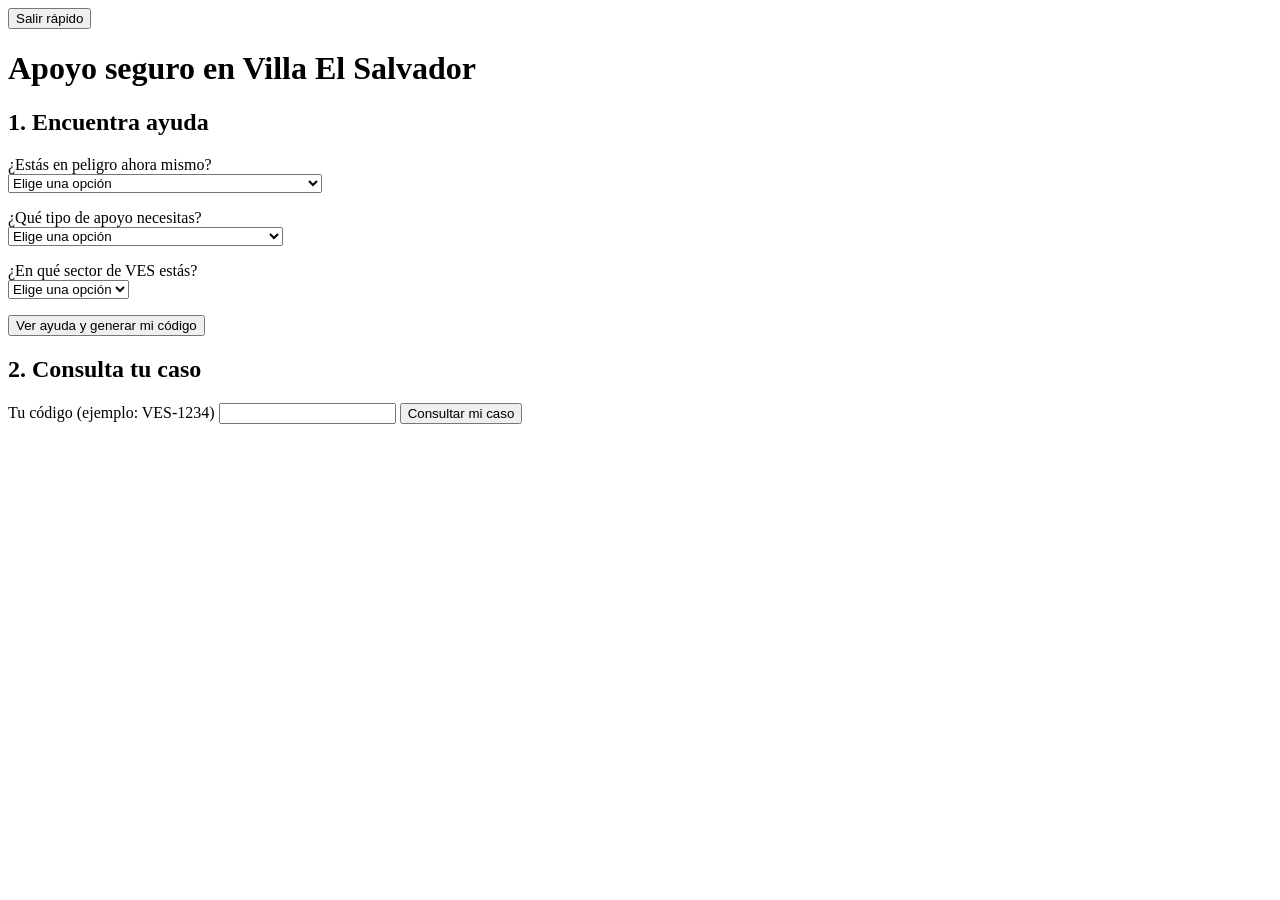
==== index.html @ 12b992bf "Subir estructura base y formulario de consulta de caso" ====
<!DOCTYPE html>
<html lang="es">
<head>
  <meta charset="UTF-8">
  <meta name="viewport" content="width=device-width, initial-scale=1">
  <title>Red Segura VES</title>
  <script src="app.js" defer></script>
</head>
<body>
  <!-- Etapa 2: sin estilos a propósito. El diseño llega en la Etapa 3. -->
  <button id="btn-salida" type="button">Salir rápido</button>

  <h1>Apoyo seguro en Villa El Salvador</h1>

  <h2>1. Encuentra ayuda</h2>
  <form id="form-triaje">
    <p>
      <label for="peligro">¿Estás en peligro ahora mismo?</label><br>
      <select id="peligro" required>
        <option value="">Elige una opción</option>
        <option value="inmediato">Sí, ahora mismo</option>
        <option value="reciente">Hubo violencia reciente o temo que ocurra pronto</option>
        <option value="ninguno">No hay peligro inmediato</option>
      </select>
    </p>
    <p>
      <label for="apoyo">¿Qué tipo de apoyo necesitas?</label><br>
      <select id="apoyo" required>
        <option value="">Elige una opción</option>
        <option value="psicologico">Apoyo psicológico</option>
        <option value="legal">Orientación legal</option>
        <option value="emergencia">Protección inmediata (policía o serenazgo)</option>
      </select>
    </p>
    <p>
      <label for="sector">¿En qué sector de VES estás?</label><br>
      <select id="sector" required>
        <option value="">Elige una opción</option>
        <!-- Las opciones de sector las agrega app.js -->
      </select>
    </p>
    <button type="submit">Ver ayuda y generar mi código</button>
  </form>
  <div id="resultado" aria-live="polite"></div>

  <h2>2. Consulta tu caso</h2>
  <form id="form-consulta">
    <label for="codigo">Tu código (ejemplo: VES-1234)</label>
    <input id="codigo" required maxlength="8" autocomplete="off">
    <button type="submit">Consultar mi caso</button>
  </form>
  <div id="estado-caso" aria-live="polite"></div>
</body>
</html>
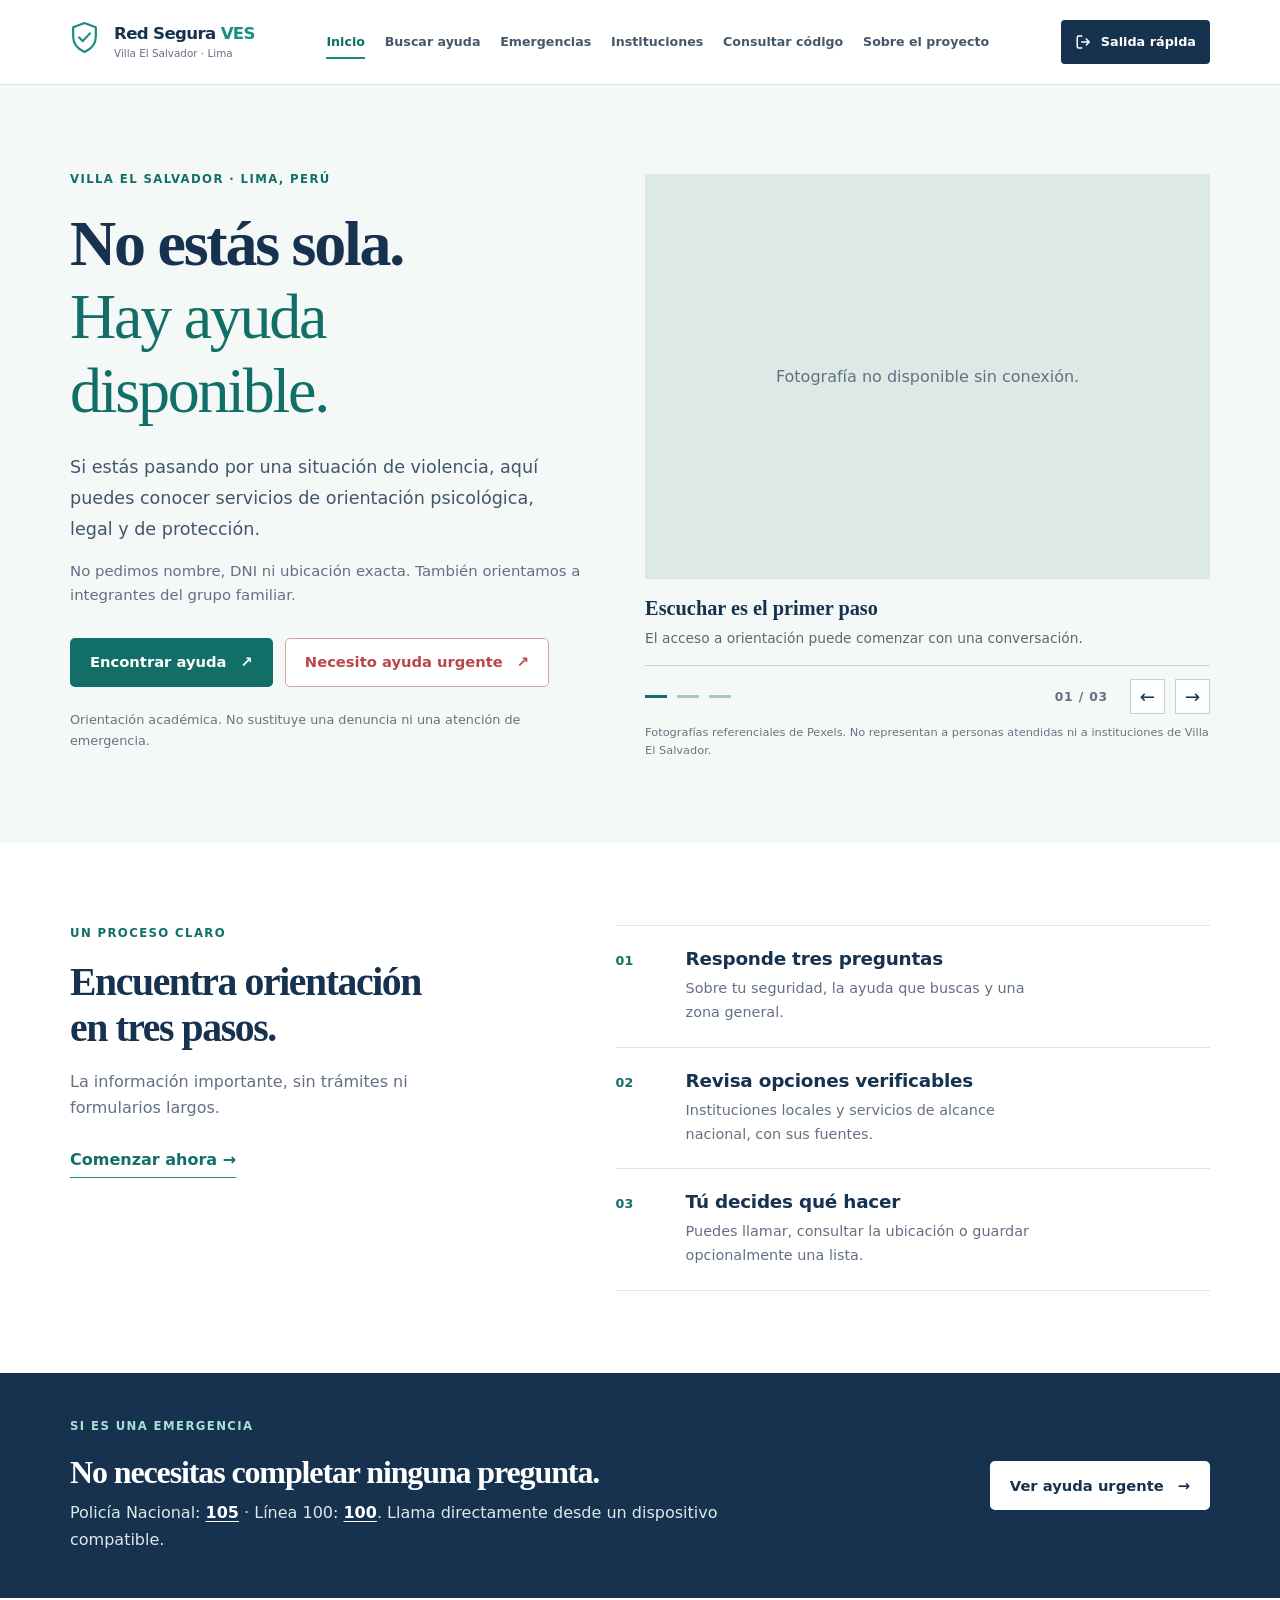
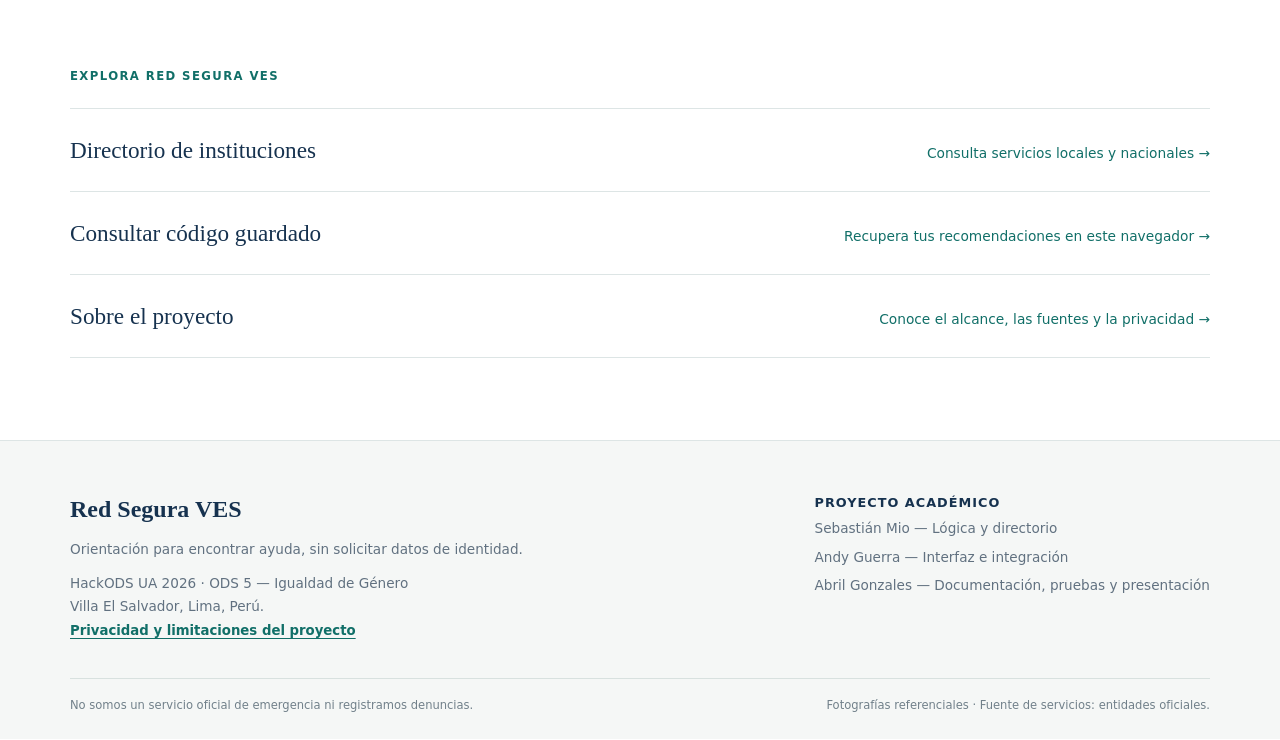
==== commit ae26453c: "Add files via upload" ====
--- a/index.html
+++ b/index.html
@@ -1,54 +1,98 @@
-<!DOCTYPE html>
+<!doctype html>
 <html lang="es">
 <head>
-  <meta charset="UTF-8">
+  <meta charset="utf-8">
   <meta name="viewport" content="width=device-width, initial-scale=1">
-  <title>Red Segura VES</title>
+  <meta name="theme-color" content="#16324F">
+  <meta name="referrer" content="no-referrer">
+  <meta name="description" content="Orientación gratuita, discreta y responsable ante la violencia en Villa El Salvador, Lima.">
+  <title>Orientación y apoyo | Red Segura VES</title>
+  <link rel="stylesheet" href="styles.css">
+  <script src="datos.ves.js" defer></script>
   <script src="app.js" defer></script>
 </head>
-<body>
-  <!-- Etapa 2: sin estilos a propósito. El diseño llega en la Etapa 3. -->
-  <button id="btn-salida" type="button">Salir rápido</button>
-
-  <h1>Apoyo seguro en Villa El Salvador</h1>
-
-  <h2>1. Encuentra ayuda</h2>
-  <form id="form-triaje">
-    <p>
-      <label for="peligro">¿Estás en peligro ahora mismo?</label><br>
-      <select id="peligro" required>
-        <option value="">Elige una opción</option>
-        <option value="inmediato">Sí, ahora mismo</option>
-        <option value="reciente">Hubo violencia reciente o temo que ocurra pronto</option>
-        <option value="ninguno">No hay peligro inmediato</option>
-      </select>
-    </p>
-    <p>
-      <label for="apoyo">¿Qué tipo de apoyo necesitas?</label><br>
-      <select id="apoyo" required>
-        <option value="">Elige una opción</option>
-        <option value="psicologico">Apoyo psicológico</option>
-        <option value="legal">Orientación legal</option>
-        <option value="emergencia">Protección inmediata (policía o serenazgo)</option>
-      </select>
-    </p>
-    <p>
-      <label for="sector">¿En qué sector de VES estás?</label><br>
-      <select id="sector" required>
-        <option value="">Elige una opción</option>
-        <!-- Las opciones de sector las agrega app.js -->
-      </select>
-    </p>
-    <button type="submit">Ver ayuda y generar mi código</button>
-  </form>
-  <div id="resultado" aria-live="polite"></div>
-
-  <h2>2. Consulta tu caso</h2>
-  <form id="form-consulta">
-    <label for="codigo">Tu código (ejemplo: VES-1234)</label>
-    <input id="codigo" required maxlength="8" autocomplete="off">
-    <button type="submit">Consultar mi caso</button>
-  </form>
-  <div id="estado-caso" aria-live="polite"></div>
-</body>
-</html>+<body data-page="index">
+<a class="skip-link" href="#principal">Saltar al contenido</a>
+<header class="site-header">
+  <div class="container header-inner">
+    <a class="brand" href="index.html" aria-label="Red Segura VES, inicio">
+      <span class="brand-mark" aria-hidden="true"><svg viewBox="0 0 28 32" fill="none"><path d="M14 2 25 6v9c0 7.1-4.7 12.2-11 15C7.7 27.2 3 22.1 3 15V6L14 2Z" stroke="currentColor" stroke-width="2.1" stroke-linejoin="round"/><path d="m8.8 16 3.5 3.5 7-7.5" stroke="currentColor" stroke-width="2.1" stroke-linecap="round" stroke-linejoin="round"/></svg></span>
+      <span class="brand-name">Red Segura <strong>VES</strong><small>Villa El Salvador · Lima</small></span>
+    </a>
+    <nav class="main-nav" aria-label="Navegación principal"><a href="index.html" aria-current=page>Inicio</a><a href="ayuda.html" >Buscar ayuda</a><a href="emergencia.html" >Emergencias</a><a href="instituciones.html" >Instituciones</a><a href="consultar.html" >Consultar código</a><a href="sobre.html" >Sobre el proyecto</a></nav>
+    <button class="quick-exit" id="salida-rapida" type="button" aria-keyshortcuts="Alt+X" title="Salir de este sitio (Alt + X)">
+      <svg viewBox="0 0 24 24" fill="none" aria-hidden="true"><path d="M9 4H5a2 2 0 0 0-2 2v12a2 2 0 0 0 2 2h4m6-4 4-4-4-4m4 4H9" stroke="currentColor" stroke-width="2" stroke-linecap="round" stroke-linejoin="round"/></svg>
+      <span>Salida rápida</span>
+    </button>
+  </div>
+</header>
+<main id="principal">
+<section class="hero hero-editorial" aria-labelledby="hero-titulo">
+ <div class="container hero-grid">
+  <div class="hero-copy">
+   <p class="eyebrow">VILLA EL SALVADOR · LIMA, PERÚ</p>
+   <h1 id="hero-titulo">No estás sola.<br><em>Hay ayuda disponible.</em></h1>
+   <p class="hero-lead">Si estás pasando por una situación de violencia, aquí puedes conocer servicios de orientación psicológica, legal y de protección.</p>
+   <p class="inclusion-note">No pedimos nombre, DNI ni ubicación exacta. También orientamos a integrantes del grupo familiar.</p>
+   <div class="hero-actions">
+    <a class="button button-primary" href="ayuda.html">Encontrar ayuda <span aria-hidden="true">↗</span></a>
+    <a class="button button-urgent" href="emergencia.html">Necesito ayuda urgente <span aria-hidden="true">↗</span></a>
+   </div>
+   <p class="hero-footnote">Orientación académica. No sustituye una denuncia ni una atención de emergencia.</p>
+  </div>
+  <div class="photo-carousel hero-carousel" data-carousel aria-label="Carrusel fotográfico de orientación y prevención">
+        <div class="carousel-stage"><figure class="carousel-slide" data-slide >
+          <div class="carousel-photo"><img src="https://images.pexels.com/photos/5699486/pexels-photo-5699486.jpeg?auto=compress&amp;cs=tinysrgb&amp;w=1200" alt="Conversación con una profesional de apoyo" loading="eager" decoding="async" referrerpolicy="no-referrer"><span class="media-fallback" hidden>Fotografía no disponible sin conexión.</span></div>
+          <figcaption><strong>Escuchar es el primer paso</strong><span>El acceso a orientación puede comenzar con una conversación.</span></figcaption>
+        </figure><figure class="carousel-slide" data-slide hidden>
+          <div class="carousel-photo"><img src="https://images.pexels.com/photos/6646917/pexels-photo-6646917.jpeg?auto=compress&amp;cs=tinysrgb&amp;w=1200" alt="Voluntariado y apoyo comunitario" loading="lazy" decoding="async" referrerpolicy="no-referrer"><span class="media-fallback" hidden>Fotografía no disponible sin conexión.</span></div>
+          <figcaption><strong>La comunidad puede acompañar</strong><span>Reconocer situaciones de riesgo y buscar servicios adecuados.</span></figcaption>
+        </figure><figure class="carousel-slide" data-slide hidden>
+          <div class="carousel-photo"><img src="https://images.pexels.com/photos/8067880/pexels-photo-8067880.jpeg?auto=compress&amp;cs=tinysrgb&amp;w=1200" alt="Mujeres conversando y colaborando" loading="lazy" decoding="async" referrerpolicy="no-referrer"><span class="media-fallback" hidden>Fotografía no disponible sin conexión.</span></div>
+          <figcaption><strong>Informarse ayuda a decidir</strong><span>Encuentra alternativas sin compartir tu identidad.</span></figcaption>
+        </figure></div>
+        <div class="carousel-controls">
+          <div class="carousel-dots" aria-label="Seleccionar fotografía"><button type="button" class="carousel-dot" data-carousel-to="0" aria-label="Imagen 1 de 3" aria-current="true"></button><button type="button" class="carousel-dot" data-carousel-to="1" aria-label="Imagen 2 de 3" aria-current="false"></button><button type="button" class="carousel-dot" data-carousel-to="2" aria-label="Imagen 3 de 3" aria-current="false"></button></div>
+          <div class="carousel-nav">
+            <span class="carousel-counter" data-carousel-count aria-live="polite">01 / 03</span>
+            <button class="carousel-arrow" type="button" data-carousel-prev aria-label="Fotografía anterior">←</button>
+            <button class="carousel-arrow" type="button" data-carousel-next aria-label="Fotografía siguiente">→</button>
+          </div>
+        </div>
+        <p class="photo-note">Fotografías referenciales de Pexels. No representan a personas atendidas ni a instituciones de Villa El Salvador.</p>
+      </div>
+ </div>
+</section>
+<section class="section-spacing home-how">
+ <div class="container editorial-grid">
+  <div><span class="section-kicker">UN PROCESO CLARO</span><h2>Encuentra orientación<br>en tres pasos.</h2><p>La información importante, sin trámites ni formularios largos.</p><a class="text-link" href="ayuda.html">Comenzar ahora <span aria-hidden="true">→</span></a></div>
+  <ol class="steps-list">
+   <li><span>01</span><div><h3>Responde tres preguntas</h3><p>Sobre tu seguridad, la ayuda que buscas y una zona general.</p></div></li>
+   <li><span>02</span><div><h3>Revisa opciones verificables</h3><p>Instituciones locales y servicios de alcance nacional, con sus fuentes.</p></div></li>
+   <li><span>03</span><div><h3>Tú decides qué hacer</h3><p>Puedes llamar, consultar la ubicación o guardar opcionalmente una lista.</p></div></li>
+  </ol>
+ </div>
+</section>
+<section class="home-callout">
+ <div class="container callout-inner"><div><p class="section-kicker">SI ES UNA EMERGENCIA</p><h2>No necesitas completar ninguna pregunta.</h2><p>Policía Nacional: <a href="tel:105">105</a> · Línea 100: <a href="tel:100">100</a>. Llama directamente desde un dispositivo compatible.</p></div><a href="emergencia.html" class="button button-inverse">Ver ayuda urgente <span aria-hidden="true">→</span></a></div>
+</section>
+<section class="section-spacing intro-links"><div class="container">
+ <p class="section-kicker">EXPLORA RED SEGURA VES</p>
+ <div class="link-rows"><a href="instituciones.html"><span>Directorio de instituciones</span><span>Consulta servicios locales y nacionales →</span></a>
+ <a href="consultar.html"><span>Consultar código guardado</span><span>Recupera tus recomendaciones en este navegador →</span></a>
+ <a href="sobre.html"><span>Sobre el proyecto</span><span>Conoce el alcance, las fuentes y la privacidad →</span></a></div>
+</div></section>
+</main>
+<footer class="site-footer">
+ <div class="container footer-content">
+  <div class="footer-main"><span class="footer-brand">Red Segura VES</span>
+   <p>Orientación para encontrar ayuda, sin solicitar datos de identidad.</p>
+   <p>HackODS UA 2026 · ODS 5 — Igualdad de Género<br>Villa El Salvador, Lima, Perú.</p>
+   <a href="sobre.html#privacidad">Privacidad y limitaciones del proyecto</a>
+  </div>
+  <div class="footer-team"><h2>Proyecto académico</h2><p>Sebastián Mio — Lógica y directorio</p><p>Andy Guerra — Interfaz e integración</p><p>Abril Gonzales — Documentación, pruebas y presentación</p></div>
+ </div>
+ <div class="container footer-bottom"><span>No somos un servicio oficial de emergencia ni registramos denuncias.</span><span>Fotografías referenciales · Fuente de servicios: entidades oficiales.</span></div>
+</footer>
+<div id="anuncios-accesibles" class="sr-only" role="status" aria-live="polite"></div>
+</body></html>
--- a/styles.css
+++ b/styles.css
@@ -0,0 +1,320 @@
+/* Red Segura VES — diseño editorial sobrio, mobile-first, sin frameworks ni fuentes externas. */
+:root{
+ --navy:#16324F; --navy-dark:#10293F; --teal:#198C83; --teal-dark:#116F68;
+ --mint:#E8F6F2; --paper:#F6F8F7; --white:#fff; --ink:#344054;
+ --muted:#637084; --line:#DDE5E5; --danger:#B8474E; --danger-pale:#FFF6F5;
+ --focus:#D7A642; --content:1140px;
+}
+*{box-sizing:border-box}
+html{scroll-behavior:auto;scroll-padding-top:110px}
+body{margin:0;background:var(--white);color:var(--ink);font:16px/1.65 system-ui,-apple-system,BlinkMacSystemFont,"Segoe UI",Arial,sans-serif;-webkit-font-smoothing:antialiased}
+button,input,select{font:inherit}
+button{cursor:pointer}
+a{color:var(--teal-dark);text-underline-offset:3px}
+a:hover{color:var(--navy)}
+:focus-visible{outline:3px solid var(--focus);outline-offset:3px}
+[hidden]{display:none!important}
+img,svg{max-width:100%}
+img{display:block}
+h1,h2,h3,p,figure{margin:0}
+h1,h2,h3{line-height:1.15;color:var(--navy)}
+h1,h2{font-family:Georgia,"Times New Roman",serif;font-weight:600;letter-spacing:-.035em}
+h1{font-size:clamp(2.6rem,5vw,4.8rem)}
+h2{font-size:clamp(2rem,3.1vw,3.1rem)}
+h3{font-size:1.12rem;letter-spacing:-.012em}
+p+p{margin-top:12px}
+.container{width:min(var(--content),calc(100% - 48px));margin:auto}
+.sr-only{position:absolute;overflow:hidden;clip:rect(0,0,0,0);white-space:nowrap;width:1px;height:1px}
+.skip-link{position:fixed;top:-99px;left:10px;z-index:1000;background:var(--navy);color:white;padding:10px}
+.skip-link:focus{top:10px;color:white}
+.section-kicker,.eyebrow{display:block;color:var(--teal-dark);font-weight:750;letter-spacing:.12em;text-transform:uppercase;font-size:.73rem;line-height:1.5;margin-bottom:18px}
+.section-spacing{padding:82px 0}
+.section-description{max-width:650px;color:var(--muted);margin-top:14px}
+.section-heading{margin-bottom:30px}
+.section-heading p{max-width:680px;color:var(--muted);margin-top:12px}
+.text-link{font-weight:750;text-decoration:none;border-bottom:1px solid var(--teal);display:inline-block;margin-top:25px;padding-bottom:4px}
+.text-link:hover{border-color:var(--navy)}
+.small-print,.subtle-disclaimer{color:var(--muted);font-size:.85rem}
+.button{display:inline-flex;align-items:center;justify-content:center;text-align:center;gap:14px;min-height:49px;border:1px solid transparent;border-radius:5px;padding:12px 19px;font-size:.92rem;font-weight:700;line-height:1.2;text-decoration:none;transition:background .16s ease}
+.button-primary{background:var(--teal-dark);color:white}
+.button-primary:hover{background:var(--navy);color:white}
+.button-urgent{background:white;color:var(--danger);border-color:#CFA5A6}
+.button-urgent:hover{background:var(--danger-pale);color:#8E3038}
+.button-outline{border:1px solid #BECED0;color:var(--navy);background:#fff}
+.button-outline:hover{background:var(--paper)}
+.button-small{min-height:38px;padding:9px 13px;font-size:.84rem}
+.button-inverse{background:white;color:var(--navy)}
+.button-inverse:hover{background:var(--mint);color:var(--navy)}
+.site-header{position:sticky;top:0;z-index:50;background:rgba(255,255,255,.985);border-bottom:1px solid var(--line)}
+.header-inner{display:flex;align-items:center;gap:25px;min-height:84px}
+.brand{display:inline-flex;align-items:center;gap:10px;color:var(--navy);text-decoration:none;flex:none}
+.brand-mark{width:34px;color:var(--teal)}
+.brand-mark svg{width:29px;height:33px}
+.brand-name{font-size:1.04rem;font-weight:770;letter-spacing:-.04em;line-height:1.1}
+.brand-name strong{color:var(--teal)}
+.brand-name small{display:block;color:var(--muted);font-size:.65rem;font-weight:500;letter-spacing:0;margin-top:5px}
+.main-nav{display:flex;align-items:center;justify-content:center;flex:1;gap:clamp(10px,1.55vw,25px)}
+.main-nav a{white-space:nowrap;text-decoration:none;font-size:.79rem;font-weight:640;color:#45586A;padding:7px 0}
+.main-nav a:hover,.main-nav a[aria-current=page]{color:var(--teal-dark)}
+.main-nav a[aria-current=page]{box-shadow:inset 0 -2px 0 var(--teal)}
+.quick-exit{background:var(--navy);color:#fff;border:0;border-radius:4px;min-height:44px;display:inline-flex;gap:8px;align-items:center;padding:10px 14px;white-space:nowrap;font-size:.8rem;font-weight:750;flex:none}
+.quick-exit svg{width:18px;height:18px}
+.quick-exit:hover{background:var(--navy-dark)}
+.hero{background:#F4F9F7;padding:78px 0 72px}
+.hero-grid{display:grid;grid-template-columns:minmax(0,.95fr) minmax(0,1.05fr);align-items:center;gap:clamp(30px,5vw,78px)}
+.hero-copy{padding:8px 0 20px}
+.hero h1{max-width:580px}
+.hero h1 em{font-weight:500;font-style:normal;color:var(--teal-dark)}
+.hero-lead{font-size:1.1rem;line-height:1.75;margin-top:25px;max-width:560px;color:#42566B}
+.inclusion-note{font-size:.93rem;color:var(--muted);max-width:560px;margin-top:14px}
+.hero-actions{display:flex;flex-wrap:wrap;gap:12px;margin-top:30px}
+.hero-footnote{font-size:.8rem;color:#637582;margin-top:22px}
+.photo-carousel{min-width:0}
+.carousel-stage{min-height:0}
+.carousel-slide{margin:0}
+.carousel-photo{width:100%;height:405px;overflow:hidden;background:#DCE9E5;position:relative}
+.carousel-photo img{width:100%;height:100%;object-fit:cover;object-position:center}
+.media-fallback{position:absolute;inset:0;display:grid;place-items:center;padding:30px;color:var(--muted);text-align:center}
+.carousel-slide figcaption{display:flex;align-items:flex-start;gap:5px;flex-direction:column;padding:16px 0 0}
+.carousel-slide figcaption strong{font:600 1.27rem/1.3 Georgia,serif;color:var(--navy)}
+.carousel-slide figcaption span{font-size:.86rem;color:#576A75}
+.carousel-controls{display:flex;align-items:center;justify-content:space-between;margin-top:16px;border-top:1px solid #C7D9D4;padding-top:13px}
+.carousel-dots,.carousel-nav{display:flex;align-items:center;gap:10px}
+.carousel-dot{border:0;width:22px;height:26px;background:transparent;padding:0;position:relative}
+.carousel-dot::before{content:"";display:block;height:3px;background:#A9C8C0;width:22px}
+.carousel-dot[aria-current=true]::before{background:var(--teal-dark)}
+.carousel-counter{font-size:.77rem;letter-spacing:.07em;font-weight:700;color:var(--muted);margin-right:12px}
+.carousel-arrow{border:1px solid #C1D3D0;border-radius:0;background:#fff;width:35px;height:35px;color:var(--navy);font-size:1.15rem}
+.carousel-arrow:hover{background:var(--mint)}
+.photo-note{font-size:.71rem;line-height:1.55;margin-top:10px;color:#657581}
+.editorial-grid{display:grid;grid-template-columns:40% minmax(0,1fr);gap:clamp(35px,7vw,105px)}
+.home-how h2{margin-bottom:17px}
+.home-how p{color:var(--muted);max-width:370px}
+.steps-list{list-style:none;margin:0;padding:0}
+.steps-list li{display:grid;grid-template-columns:46px 1fr;gap:24px;padding:22px 0;border-bottom:1px solid var(--line)}
+.steps-list li:first-child{border-top:1px solid var(--line)}
+.steps-list li>span{color:var(--teal-dark);font-size:.79rem;font-weight:800;padding-top:3px}
+.steps-list h3{margin-bottom:8px;font-size:1.15rem}
+.steps-list p{color:var(--muted);font-size:.9rem}
+.home-callout{background:var(--navy);color:#fff;padding:45px 0}
+.callout-inner{display:flex;align-items:center;justify-content:space-between;gap:25px}
+.home-callout h2{color:#fff;font-size:clamp(1.75rem,2.5vw,2.45rem)}
+.home-callout .section-kicker{color:#A8E1D4}
+.home-callout p:not(.section-kicker){margin-top:10px;max-width:660px;color:#DCE9E8}
+.home-callout p a{color:#fff;text-decoration-thickness:1px;font-weight:700}
+.intro-links{padding-top:70px}
+.link-rows{margin-top:22px;border-top:1px solid var(--line)}
+.link-rows a{display:flex;justify-content:space-between;align-items:baseline;gap:20px;padding:22px 0;border-bottom:1px solid var(--line);text-decoration:none}
+.link-rows a span:first-child{font-family:Georgia,serif;font-size:1.45rem;color:var(--navy)}
+.link-rows a span:last-child{font-size:.86rem;color:var(--teal-dark);text-align:right}
+.link-rows a:hover span:first-child{text-decoration:underline;text-decoration-thickness:1px}
+.page-head{background:#F5F9F7;padding:62px 0 54px;border-bottom:1px solid var(--line)}
+.page-head h1{font-size:clamp(2.65rem,4.2vw,4.3rem)}
+.page-head p:not(.section-kicker){margin-top:18px;max-width:700px;color:#526476}
+.page-head-danger{background:#FBF7F6}
+.page-head-danger .section-kicker{color:var(--danger)}
+/* Ayuda: separación editorial y campo táctil accesible */
+.wizard-section{padding-top:62px}
+.wizard-layout{display:grid;grid-template-columns:minmax(0,.8fr) minmax(0,1.2fr);gap:clamp(28px,6vw,86px);align-items:start}
+.section-intro h2{font-size:clamp(1.9rem,2.6vw,2.7rem);margin-bottom:18px}
+.section-intro>p{color:var(--muted);max-width:440px}
+.side-tip{border-left:3px solid var(--teal);padding:7px 0 7px 19px;margin-top:35px;font-size:.9rem}
+.side-tip strong{color:var(--navy)}
+.side-tip p{margin:5px 0}
+.side-tip a{font-weight:750;text-decoration:none}
+.wizard-card{border-top:3px solid var(--teal);padding:28px 0 12px;scroll-margin-top:125px}
+.wizard-top{display:flex;align-items:center;justify-content:space-between;font-size:.76rem;font-weight:750;letter-spacing:.075em;color:var(--muted);text-transform:uppercase}
+.progress-track{margin:18px 0 35px;width:100%;height:4px;background:#E0EAE7}
+.progress-track span{display:block;background:var(--teal);height:100%;width:33.3%}
+.question-step{border:0;padding:0;margin:0;min-width:0}
+.question-step legend{font:600 1.6rem/1.35 Georgia,serif;color:var(--navy);padding:0}
+.question-help{font-size:.88rem;color:var(--muted);margin:9px 0 20px}
+.option-list{border-top:1px solid var(--line)}
+.option{display:flex;align-items:center;gap:15px;border-bottom:1px solid var(--line);padding:16px 4px;min-height:66px;cursor:pointer;color:#314A5B;line-height:1.43}
+.option:hover{background:#F6FAF9}
+.option input{flex:none;accent-color:var(--teal);width:21px;height:21px;margin:0}
+.radio-ui{display:none}
+.option:has(input:checked){color:var(--teal-dark);font-weight:720;background:#F2F8F6}
+.wizard-actions{display:flex;align-items:center;justify-content:space-between;gap:12px;margin-top:25px}
+.wizard-actions .button-primary{margin-left:auto}
+.wizard-footer{font-size:.78rem;color:var(--muted);margin-top:25px}
+.inline-emergency{border-left:4px solid var(--danger);background:var(--danger-pale);padding:16px 20px;margin-top:21px}
+.inline-emergency strong{color:#912D35}
+.inline-emergency p{font-size:.89rem;margin-top:6px}
+.alert-links{display:flex;gap:20px;flex-wrap:wrap;margin-top:10px;font-weight:800}
+.alert-links a{color:#912D35}
+.form-error{margin-top:18px;color:#9F3239;font-size:.89rem}
+.results-section{background:var(--paper);padding:64px 0;scroll-margin-top:105px}
+.results-top{display:flex;gap:22px;align-items:start;justify-content:space-between;margin-bottom:26px}
+.results-top .button{flex:none}
+.directory-grid{display:grid;grid-template-columns:minmax(0,1fr);gap:0;border-top:1px solid var(--line)}
+.institution-card{background:#fff;padding:28px 25px;border-bottom:1px solid var(--line);position:relative}
+.results-section .institution-card{margin-bottom:10px;border:1px solid var(--line)}
+.institution-card.is-priority{border-left:4px solid var(--danger)}
+.card-meta{display:flex;flex-wrap:wrap;gap:10px;margin-bottom:9px}
+.institution-badge{display:inline-block;color:var(--teal-dark);font-size:.72rem;letter-spacing:.04em;font-weight:730;text-transform:uppercase}
+.institution-badge.scope-badge{color:var(--muted);font-weight:550}
+.institution-badge.scope-badge::before{content:" · "}
+.institution-card h3{font:600 1.42rem/1.3 Georgia,serif;letter-spacing:-.012em}
+.card-desc{margin-top:10px;font-size:.91rem;color:#526476;max-width:780px}
+.detail-list{display:grid;grid-template-columns:1fr 1fr;gap:11px 23px;margin:20px 0}
+.detail-row{border-top:1px solid #EEF1F0;padding-top:9px;min-width:0}
+.detail-row dt{font-size:.71rem;letter-spacing:.035em;text-transform:uppercase;color:#75818B;font-weight:740}
+.detail-row dd{margin:4px 0 0;font-size:.84rem;overflow-wrap:anywhere}
+.detail-row dd.pending{color:#8B5B34}
+.card-actions{display:flex;align-items:center;gap:12px;flex-wrap:wrap;margin-top:17px}
+.card-actions .button{min-height:39px;padding:9px 13px;font-size:.83rem}
+.source-link{font-size:.8rem;font-weight:700}
+.verification-note,.missing-data-note{font-size:.74rem;line-height:1.6;margin-top:13px;color:#74818C}
+.missing-data-note{color:#896B43}
+.save-panel{border-top:2px solid var(--teal);margin-top:34px;padding:25px 0 5px}
+.save-panel h3{font:600 1.55rem/1.3 Georgia,serif}
+.save-panel p{margin-top:8px;font-size:.91rem;color:#566676;max-width:800px}
+.save-warning{color:#8B5B34!important}
+.save-actions{display:flex;gap:12px;flex-wrap:wrap;margin-top:21px}
+.save-feedback{padding:16px 0}
+.save-feedback strong{display:block;color:var(--navy)}
+.code-display{display:inline-block;letter-spacing:.1em;font-size:1.15rem;background:white;border:1px solid var(--line);padding:13px 17px;margin:16px 12px 0 0;user-select:all}
+.code-copy{background:var(--navy);border:0;color:white;padding:10px 15px;border-radius:3px}
+.code-feedback{font-size:.8rem}
+.institutions-section{padding-top:65px}
+.heading-with-filter{display:flex;justify-content:space-between;align-items:end;gap:25px}
+.heading-with-filter>div:first-child{max-width:640px}
+.heading-with-filter p{max-width:620px}
+.filter-control{min-width:230px}
+.filter-control label{display:block;font-size:.78rem;margin-bottom:6px;font-weight:760;color:var(--navy)}
+.filter-control select{width:100%;background:white;border:1px solid #BACCCB;border-radius:3px;min-height:44px;padding:8px 10px;color:var(--ink)}
+.institutions-section .institution-card{padding-left:0;padding-right:0}
+.directory-footnote{font-size:.81rem;color:var(--muted);margin-top:23px}
+.emergency-section{padding:62px 0;background:white}
+.emergency-shell{max-width:900px}
+.danger-kicker{color:var(--danger)}
+.emergency-heading h2{font-size:clamp(1.9rem,3vw,3rem)}
+.emergency-contacts{border-top:1px solid var(--line);margin-top:28px}
+.emergency-contact{display:flex;justify-content:space-between;align-items:center;gap:20px;padding:22px 0;border-bottom:1px solid var(--line);text-decoration:none}
+.emergency-service{font-size:1.12rem;font-weight:750;color:var(--navy)}
+.emergency-service small{display:block;color:var(--muted);font-size:.84rem;font-weight:400;margin-top:4px}
+.emergency-number{font:600 2.35rem/1 Georgia,serif;color:var(--danger)}
+.emergency-number span{font:400 1.25rem/1 system-ui;vertical-align:middle}
+.emergency-note{font-size:.83rem;color:var(--muted);margin-top:20px}
+.tight{padding-top:20px}
+.safety-reading{max-width:900px}
+.safety-reading h2{font-size:1.7rem;margin-bottom:14px}
+.safety-reading p{max-width:780px}
+.lookup-section{background:white;padding-top:64px}
+.lookup-grid{display:grid;grid-template-columns:minmax(0,.8fr) minmax(0,1.2fr);gap:clamp(30px,5vw,75px)}
+.lookup-intro h2{margin-bottom:18px}
+.lookup-intro>p{color:var(--muted)}
+.privacy-reminder{margin-top:27px;border-left:3px solid var(--teal);padding-left:18px;font-size:.87rem;color:#5B6976}
+.lookup-card{padding-top:22px;border-top:3px solid var(--teal)}
+.lookup-card label{display:block;font-size:.85rem;font-weight:750;margin-bottom:10px;color:var(--navy)}
+.lookup-form-row{display:flex;gap:9px}
+.lookup-form-row input{border:1px solid #B7C9CB;border-radius:4px;padding:11px 13px;min-width:0;flex:1;letter-spacing:.065em}
+.input-hint{font-size:.8rem;color:var(--muted);margin-top:9px}
+.lookup-feedback{font-size:.86rem;margin-top:15px}
+.lookup-feedback.is-error{color:#9A353B}
+.stored-header{margin-top:22px;display:flex;justify-content:space-between;align-items:baseline;gap:14px}
+.stored-header h3{font:600 1.25rem Georgia,serif}
+.stored-header span{font-size:.76rem;color:var(--muted)}
+.stored-list{margin:15px 0}
+.stored-item{padding:12px 0;display:flex;gap:7px;flex-direction:column;border-top:1px solid var(--line)}
+.stored-item strong{color:var(--navy)}
+.stored-item span,.stored-item a{font-size:.81rem}
+.lookup-bottom{border-top:1px solid var(--line);padding-top:18px;display:flex;justify-content:space-between;gap:14px;margin-top:24px}
+.text-action{border:0;background:transparent;text-decoration:underline;padding:0;color:var(--navy);font-size:.85rem}
+.danger-text{color:#AA4449}
+.saved-count{color:var(--muted);font-size:.79rem}
+.about-section{padding:70px 0}
+.about-grid{display:grid;grid-template-columns:40% 1fr;gap:50px}
+.about-copy>p{color:#536472;max-width:750px}
+.about-warning{border-top:1px solid var(--line);padding-top:20px;margin-top:24px}
+.about-warning strong{color:var(--navy)}
+.about-warning p{font-size:.89rem;margin-top:8px}
+.visual-section{background:#F5F9F7}
+.visual-intro h2{margin:0 0 20px}
+.visual-intro>p{color:var(--muted)}
+.about-carousel .carousel-photo{height:420px}
+.site-footer{background:#F5F7F6;border-top:1px solid var(--line);padding:55px 0 24px}
+.footer-content{display:flex;gap:50px;justify-content:space-between}
+.footer-main{max-width:480px}
+.footer-brand{font:600 1.5rem Georgia,serif;color:var(--navy)}
+.site-footer p{font-size:.85rem;color:#617180;margin-top:12px}
+.site-footer a{font-size:.83rem;font-weight:730}
+.footer-team h2{font-family:system-ui,sans-serif;text-transform:uppercase;font-size:.8rem;letter-spacing:.08em}
+.footer-team p{margin-top:6px}
+.footer-bottom{border-top:1px solid #D8E1DF;padding-top:17px;margin-top:34px;display:flex;justify-content:space-between;gap:16px;font-size:.72rem;color:#71808A}
+@media(max-width:1100px){
+ .header-inner{gap:13px}
+ .main-nav{gap:13px}
+ .main-nav a{font-size:.73rem}
+ .brand-name{font-size:.94rem}
+ .quick-exit{padding:10px}
+ .hero-grid{gap:35px}
+}
+@media(max-width:850px){
+ .header-inner{display:grid;grid-template-columns:1fr auto;grid-template-rows:65px 43px;gap:0 16px}
+ .brand{grid-column:1;grid-row:1}
+ .quick-exit{grid-column:2;grid-row:1}
+ .main-nav{grid-column:1/-1;grid-row:2;justify-content:flex-start;overflow-x:auto;overflow-y:hidden;gap:22px;scrollbar-width:thin;min-width:0;width:100%;padding:0 0 4px}
+ .main-nav a{font-size:.83rem}
+ .hero-grid,.editorial-grid,.wizard-layout,.lookup-grid,.about-grid{grid-template-columns:1fr;gap:28px}
+ .hero{padding:48px 0}
+ .hero-copy{padding:0}
+ .hero h1{max-width:720px}
+ .hero .photo-carousel{max-width:680px}
+ .photo-carousel{width:100%}
+ .carousel-photo{height:380px}
+ .page-head{padding:47px 0}
+ .section-spacing{padding:58px 0}
+ .wizard-section{padding-top:40px}
+ .section-intro{max-width:690px}
+ .side-tip{margin-top:20px}
+ .lookup-intro{max-width:680px}
+ .visual-intro{max-width:690px}
+}
+@media(max-width:560px){
+ .container{width:min(100% - 32px,var(--content))}
+ .header-inner{grid-template-rows:62px 45px}
+ .brand-mark{width:28px}
+ .brand-mark svg{width:25px}
+ .brand-name{font-size:.93rem}
+ .brand-name small{font-size:.59rem}
+ .quick-exit{font-size:.74rem;padding:9px 9px;min-height:41px}
+ .quick-exit svg{width:16px}
+ .main-nav{gap:20px}
+ .main-nav a{font-size:.8rem}
+ h1{font-size:clamp(2.45rem,10vw,3.5rem)}
+ h2{font-size:clamp(1.8rem,8vw,2.6rem)}
+ .hero-lead{font-size:1.02rem;margin-top:20px}
+ .hero-actions .button{width:100%}
+ .carousel-photo,.about-carousel .carousel-photo{height:265px}
+ .carousel-slide figcaption strong{font-size:1.2rem}
+ .hero{padding:36px 0 50px}
+ .callout-inner{align-items:start;flex-direction:column}
+ .link-rows a{flex-direction:column;gap:5px;padding:20px 0}
+ .link-rows a span:first-child{font-size:1.3rem}
+ .link-rows a span:last-child{text-align:left}
+ .section-spacing{padding:47px 0}
+ .page-head{padding:38px 0}
+ .steps-list li{gap:12px}
+ .wizard-card{padding-top:20px}
+ .option{font-size:.91rem}
+ .wizard-actions{flex-wrap:wrap}
+ .results-top{flex-direction:column}
+ .heading-with-filter{flex-direction:column;align-items:stretch}
+ .filter-control{min-width:0}
+ .detail-list{grid-template-columns:1fr}
+ .institution-card{padding:20px 16px}
+ .institutions-section .institution-card{padding-left:0;padding-right:0}
+ .card-actions .button{flex:1}
+ .emergency-service{font-size:1rem}
+ .emergency-number{font-size:1.9rem}
+ .lookup-form-row{flex-direction:column}
+ .lookup-form-row .button{width:100%}
+ .lookup-bottom{flex-direction:column;align-items:start}
+ .footer-content,.footer-bottom{flex-direction:column;gap:22px}
+ .site-footer{padding-top:42px}
+}
+@media(prefers-reduced-motion:reduce){
+ *,*::before,*::after{scroll-behavior:auto!important;transition:none!important;animation:none!important}
+}
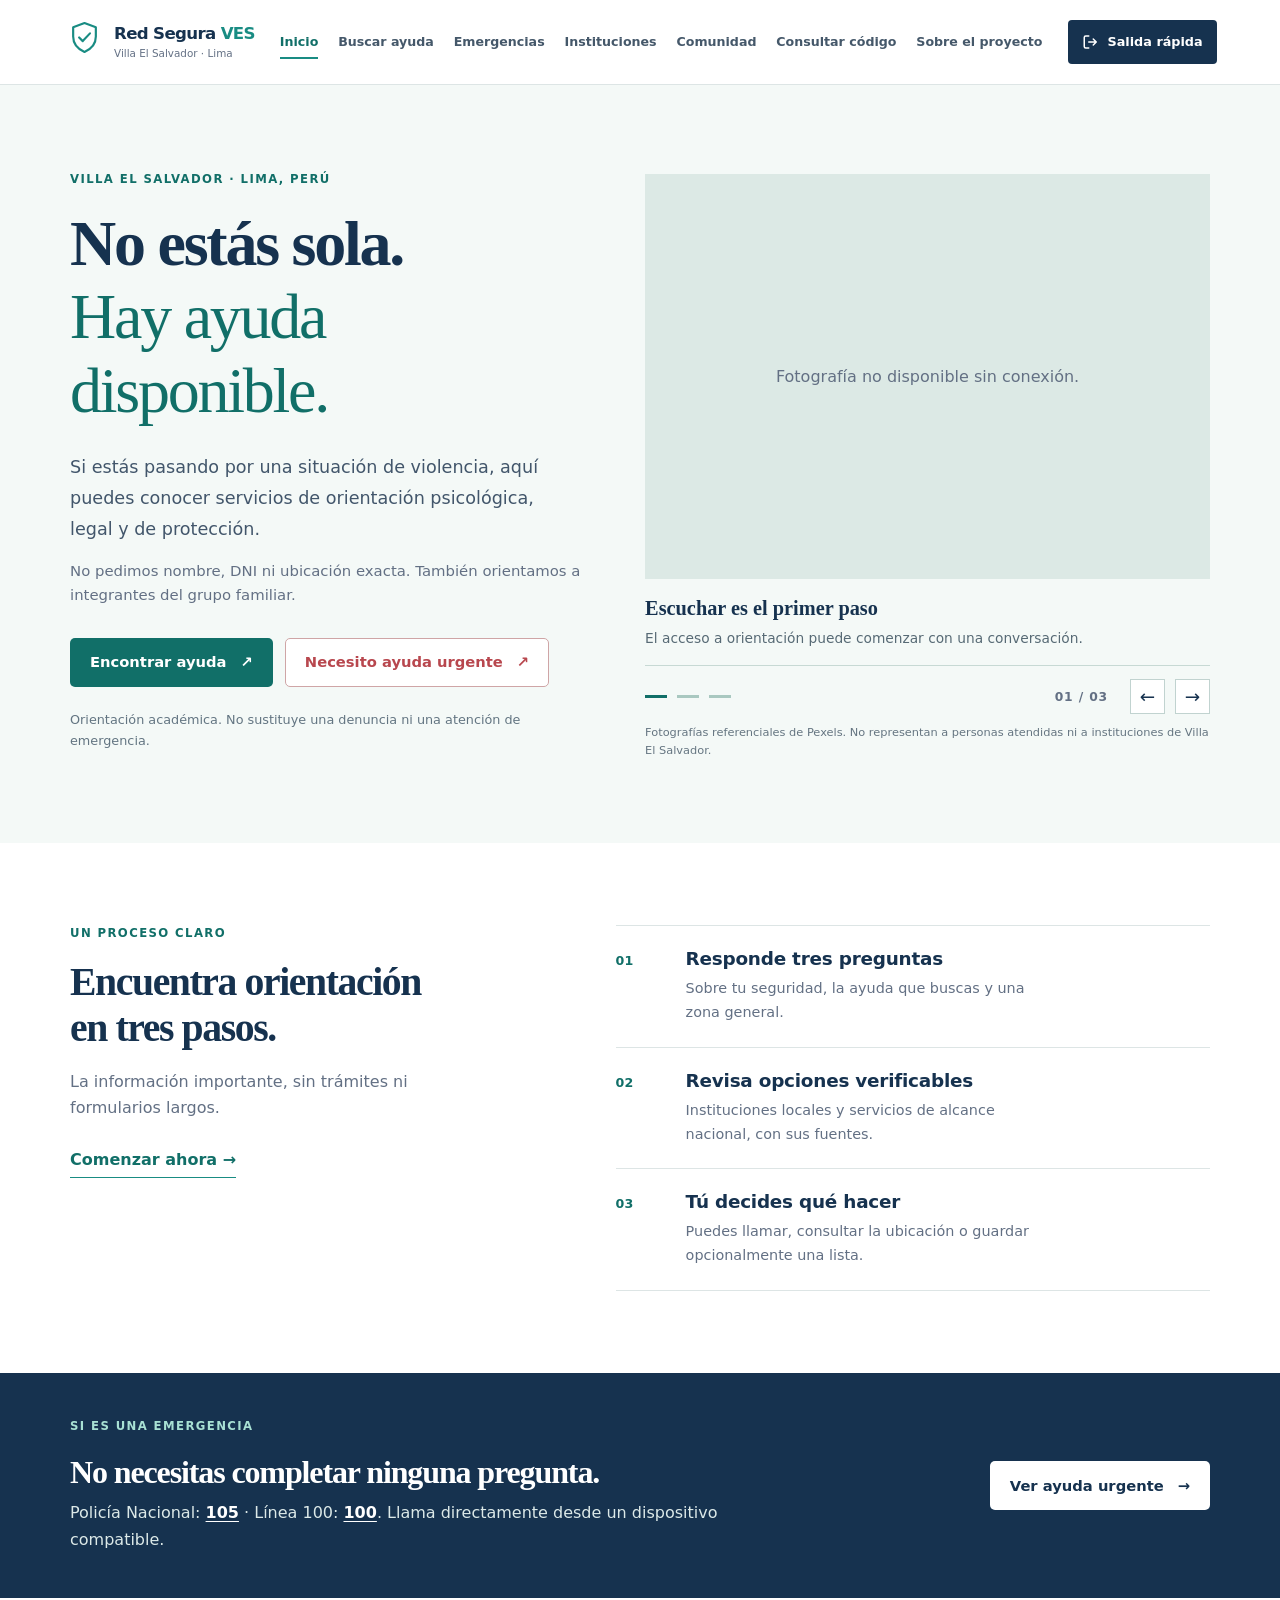
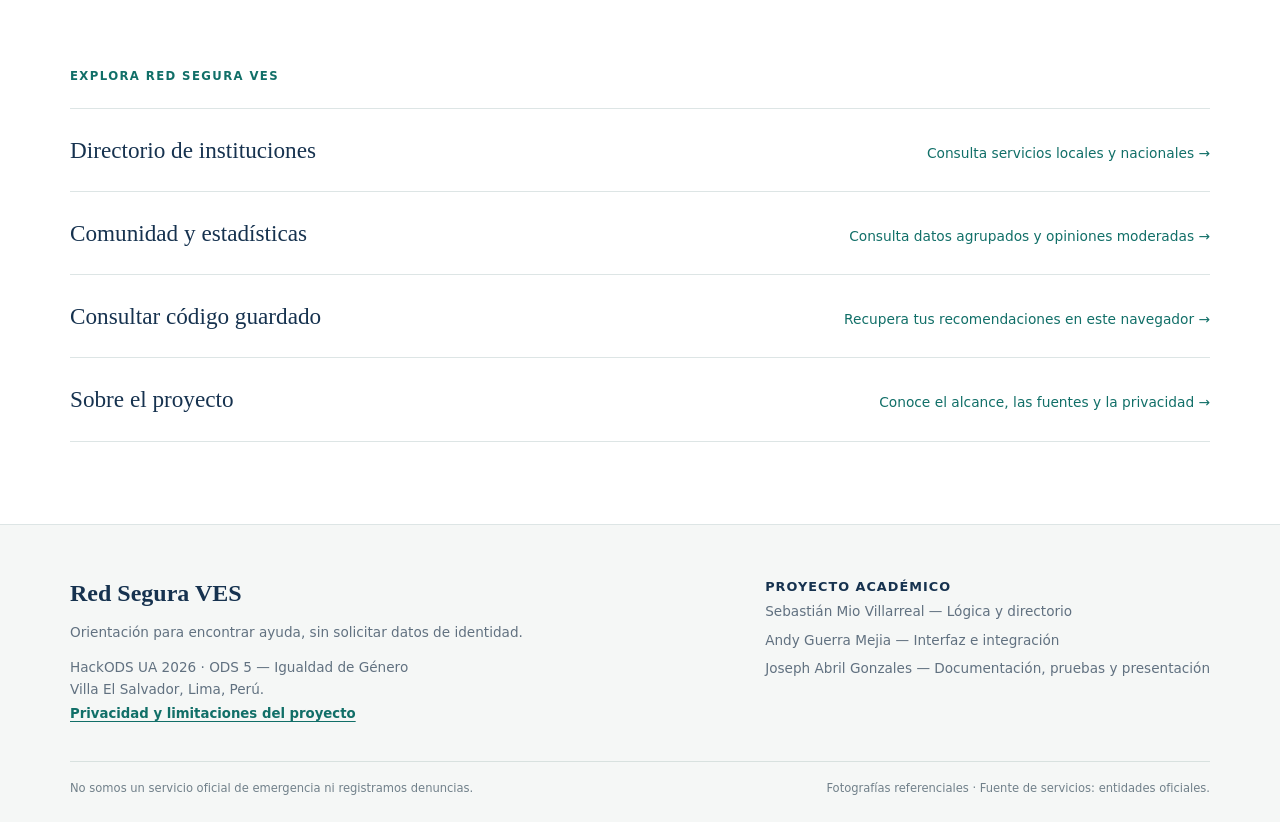
==== commit e6243fc2: "Add files via upload" ====
--- a/index.html
+++ b/index.html
@@ -19,7 +19,7 @@
       <span class="brand-mark" aria-hidden="true"><svg viewBox="0 0 28 32" fill="none"><path d="M14 2 25 6v9c0 7.1-4.7 12.2-11 15C7.7 27.2 3 22.1 3 15V6L14 2Z" stroke="currentColor" stroke-width="2.1" stroke-linejoin="round"/><path d="m8.8 16 3.5 3.5 7-7.5" stroke="currentColor" stroke-width="2.1" stroke-linecap="round" stroke-linejoin="round"/></svg></span>
       <span class="brand-name">Red Segura <strong>VES</strong><small>Villa El Salvador · Lima</small></span>
     </a>
-    <nav class="main-nav" aria-label="Navegación principal"><a href="index.html" aria-current=page>Inicio</a><a href="ayuda.html" >Buscar ayuda</a><a href="emergencia.html" >Emergencias</a><a href="instituciones.html" >Instituciones</a><a href="consultar.html" >Consultar código</a><a href="sobre.html" >Sobre el proyecto</a></nav>
+    <nav class="main-nav" aria-label="Navegación principal"><a href="index.html" aria-current=page>Inicio</a><a href="ayuda.html" >Buscar ayuda</a><a href="emergencia.html" >Emergencias</a><a href="instituciones.html" >Instituciones</a><a href="comunidad.html">Comunidad</a><a href="consultar.html" >Consultar código</a><a href="sobre.html" >Sobre el proyecto</a></nav>
     <button class="quick-exit" id="salida-rapida" type="button" aria-keyshortcuts="Alt+X" title="Salir de este sitio (Alt + X)">
       <svg viewBox="0 0 24 24" fill="none" aria-hidden="true"><path d="M9 4H5a2 2 0 0 0-2 2v12a2 2 0 0 0 2 2h4m6-4 4-4-4-4m4 4H9" stroke="currentColor" stroke-width="2" stroke-linecap="round" stroke-linejoin="round"/></svg>
       <span>Salida rápida</span>
@@ -79,6 +79,7 @@
 <section class="section-spacing intro-links"><div class="container">
  <p class="section-kicker">EXPLORA RED SEGURA VES</p>
  <div class="link-rows"><a href="instituciones.html"><span>Directorio de instituciones</span><span>Consulta servicios locales y nacionales →</span></a>
+ <a href="comunidad.html"><span>Comunidad y estadísticas</span><span>Consulta datos agrupados y opiniones moderadas →</span></a>
  <a href="consultar.html"><span>Consultar código guardado</span><span>Recupera tus recomendaciones en este navegador →</span></a>
  <a href="sobre.html"><span>Sobre el proyecto</span><span>Conoce el alcance, las fuentes y la privacidad →</span></a></div>
 </div></section>
@@ -90,7 +91,7 @@
    <p>HackODS UA 2026 · ODS 5 — Igualdad de Género<br>Villa El Salvador, Lima, Perú.</p>
    <a href="sobre.html#privacidad">Privacidad y limitaciones del proyecto</a>
   </div>
-  <div class="footer-team"><h2>Proyecto académico</h2><p>Sebastián Mio — Lógica y directorio</p><p>Andy Guerra — Interfaz e integración</p><p>Abril Gonzales — Documentación, pruebas y presentación</p></div>
+  <div class="footer-team"><h2>Proyecto académico</h2><p>Sebastián Mio Villarreal — Lógica y directorio</p><p>Andy Guerra Mejia — Interfaz e integración</p><p>Joseph Abril Gonzales — Documentación, pruebas y presentación</p></div>
  </div>
  <div class="container footer-bottom"><span>No somos un servicio oficial de emergencia ni registramos denuncias.</span><span>Fotografías referenciales · Fuente de servicios: entidades oficiales.</span></div>
 </footer>
--- a/styles.css
+++ b/styles.css
@@ -318,3 +318,13 @@
 @media(prefers-reduced-motion:reduce){
  *,*::before,*::after{scroll-behavior:auto!important;transition:none!important;animation:none!important}
 }
+
+
+/* Navegación multipágina ampliada: siete accesos sin desbordamiento visual. */
+@media (min-width:851px) and (max-width:1130px){
+ .header-inner{display:grid;grid-template-columns:1fr auto;grid-template-rows:64px 45px;gap:0 16px}
+ .brand{grid-column:1;grid-row:1}
+ .quick-exit{grid-column:2;grid-row:1}
+ .main-nav{grid-column:1/-1;grid-row:2;justify-content:flex-start;overflow-x:auto;overflow-y:hidden;gap:22px;scrollbar-width:thin;min-width:0;width:100%;padding:0 0 4px}
+ .main-nav a{font-size:.82rem}
+}
